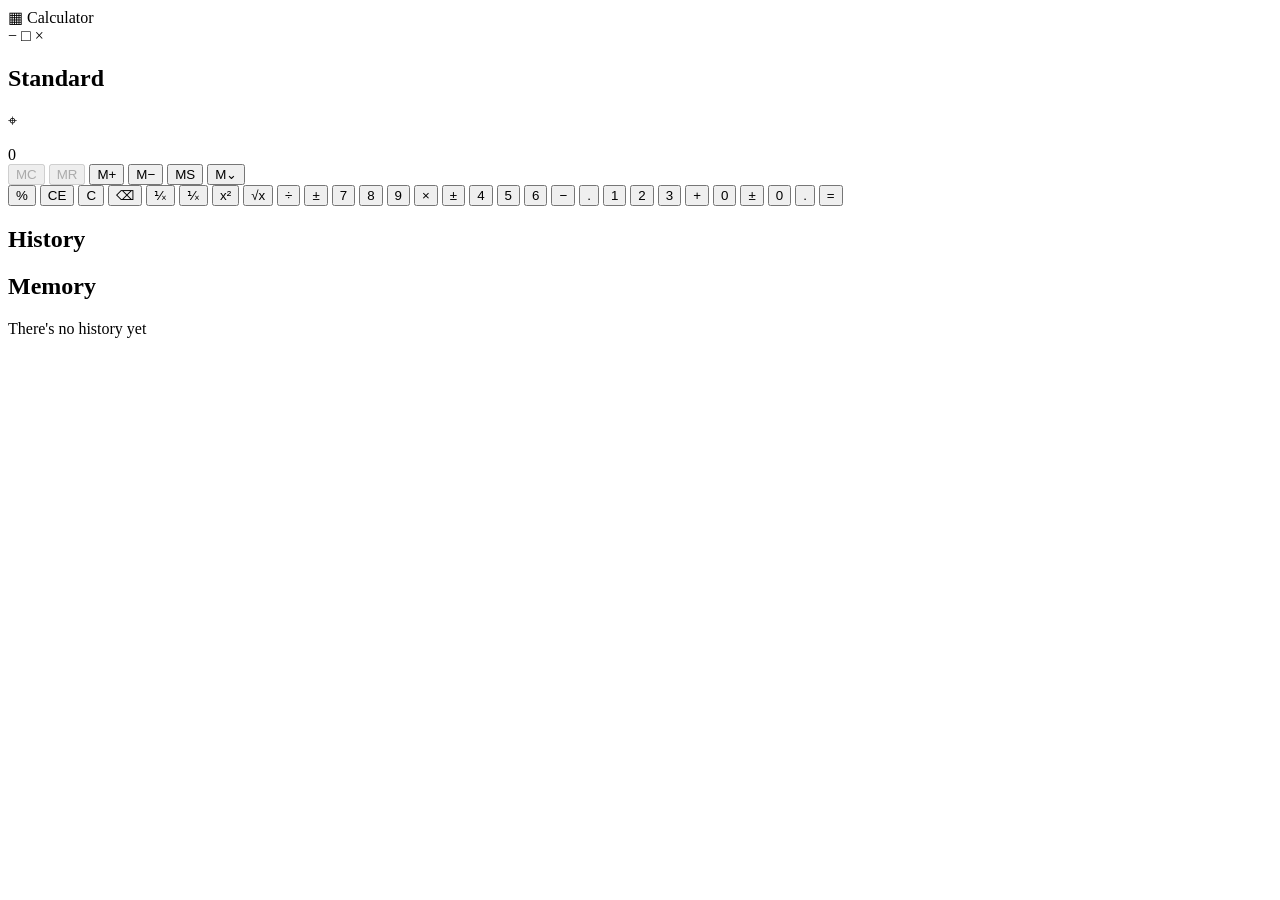
==== improved-versions/index.html @ b3a6a441 "Add refactored calculator HTML" ====
<!DOCTYPE html>
<html lang="en">
<head>
  <meta charset="UTF-8">
  <meta name="viewport" content="width=device-width, initial-scale=1.0">
  <meta name="description" content="A static Windows 10-style calculator interface built with semantic HTML and CSS.">
  <title>Windows Calculator UI</title>
  <link rel="stylesheet" href="style.css">
</head>
<body>
  <main class="calculator-window" aria-label="Windows-style calculator interface">
    <header class="title-bar">
      <div class="title-bar__title">
        <span class="title-bar__app-icon" aria-hidden="true">▦</span>
        <span>Calculator</span>
      </div>
      <div class="window-controls" aria-hidden="true">
        <span class="window-controls__button">−</span>
        <span class="window-controls__button">□</span>
        <span class="window-controls__button window-controls__button--close">×</span>
      </div>
    </header>

    <section class="calculator-main" aria-label="Calculator">
      <div class="toolbar">
        <div class="toolbar__menu" aria-hidden="true">
          <span></span><span></span><span></span>
        </div>
        <h1 class="toolbar__mode">Standard</h1>
        <span class="toolbar__pin" aria-hidden="true">⌖</span>
      </div>

      <section class="display" aria-label="Calculator display">
        <p class="display__expression" aria-hidden="true"></p>
        <output class="display__value" aria-label="Displayed value">0</output>
      </section>

      <section class="memory-keys" aria-label="Memory keys">
        <button class="memory-key" type="button" disabled>MC</button>
        <button class="memory-key" type="button" disabled>MR</button>
        <button class="memory-key" type="button">M+</button>
        <button class="memory-key" type="button">M−</button>
        <button class="memory-key" type="button">MS</button>
        <button class="memory-key memory-key--list" type="button">M⌄</button>
      </section>

      <section class="keypad" aria-label="Calculator keypad">
        <button class="key key--function" type="button">%</button>
        <button class="key key--function" type="button">CE</button>
        <button class="key key--function" type="button">C</button>
        <button class="key key--function" type="button" aria-label="Backspace">⌫</button>
        <button class="key key--function key--desktop-only" type="button">⅟ₓ</button>

        <button class="key key--function" type="button">⅟ₓ</button>
        <button class="key key--function" type="button">x²</button>
        <button class="key key--function" type="button">√x</button>
        <button class="key key--operator" type="button">÷</button>
        <button class="key key--function key--desktop-only" type="button">±</button>

        <button class="key key--number" type="button">7</button>
        <button class="key key--number" type="button">8</button>
        <button class="key key--number" type="button">9</button>
        <button class="key key--operator" type="button">×</button>
        <button class="key key--function key--desktop-only" type="button">±</button>

        <button class="key key--number" type="button">4</button>
        <button class="key key--number" type="button">5</button>
        <button class="key key--number" type="button">6</button>
        <button class="key key--operator" type="button">−</button>
        <button class="key key--function key--desktop-only" type="button">.</button>

        <button class="key key--number" type="button">1</button>
        <button class="key key--number" type="button">2</button>
        <button class="key key--number" type="button">3</button>
        <button class="key key--operator" type="button">+</button>
        <button class="key key--function key--desktop-only" type="button">0</button>

        <button class="key key--function key--sign" type="button">±</button>
        <button class="key key--number" type="button">0</button>
        <button class="key key--number" type="button">.</button>
        <button class="key key--equals" type="button">=</button>
        <span class="keypad__spacer" aria-hidden="true"></span>
      </section>
    </section>

    <aside class="history-panel" aria-label="History panel">
      <div class="history-panel__tabs">
        <h2 class="history-panel__tab history-panel__tab--active">History</h2>
        <h2 class="history-panel__tab">Memory</h2>
      </div>
      <p class="history-panel__empty">There's no history yet</p>
    </aside>
  </main>
</body>
</html>
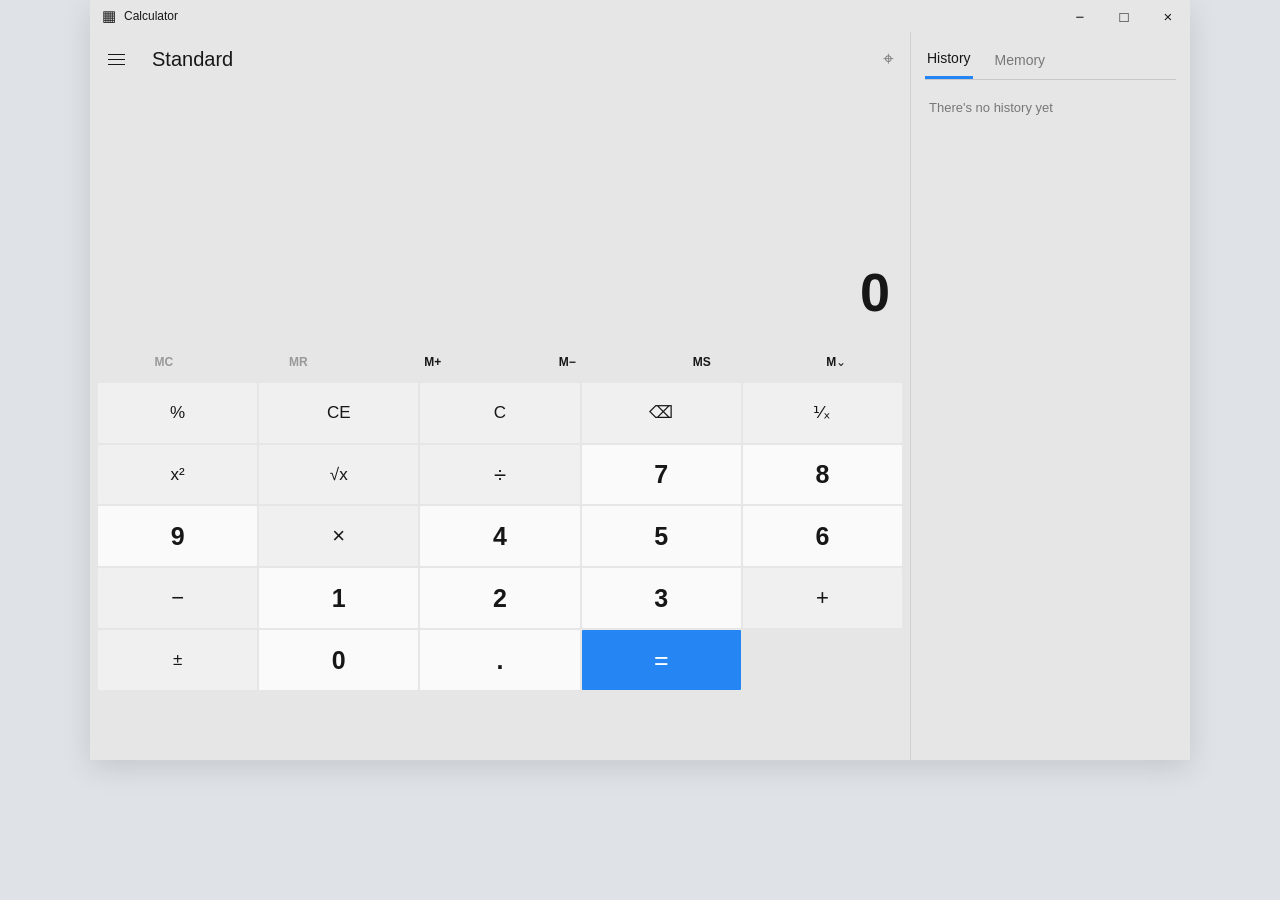
==== commit d2cf4bf4: "Refine calculator HTML structure" ====
--- a/improved-versions/index.html
+++ b/improved-versions/index.html
@@ -41,7 +41,7 @@
         <button class="memory-key" type="button">M+</button>
         <button class="memory-key" type="button">M−</button>
         <button class="memory-key" type="button">MS</button>
-        <button class="memory-key memory-key--list" type="button">M⌄</button>
+        <button class="memory-key" type="button">M⌄</button>
       </section>
 
       <section class="keypad" aria-label="Calculator keypad">
@@ -49,37 +49,31 @@
         <button class="key key--function" type="button">CE</button>
         <button class="key key--function" type="button">C</button>
         <button class="key key--function" type="button" aria-label="Backspace">⌫</button>
-        <button class="key key--function key--desktop-only" type="button">⅟ₓ</button>
 
         <button class="key key--function" type="button">⅟ₓ</button>
         <button class="key key--function" type="button">x²</button>
         <button class="key key--function" type="button">√x</button>
         <button class="key key--operator" type="button">÷</button>
-        <button class="key key--function key--desktop-only" type="button">±</button>
 
         <button class="key key--number" type="button">7</button>
         <button class="key key--number" type="button">8</button>
         <button class="key key--number" type="button">9</button>
         <button class="key key--operator" type="button">×</button>
-        <button class="key key--function key--desktop-only" type="button">±</button>
 
         <button class="key key--number" type="button">4</button>
         <button class="key key--number" type="button">5</button>
         <button class="key key--number" type="button">6</button>
         <button class="key key--operator" type="button">−</button>
-        <button class="key key--function key--desktop-only" type="button">.</button>
 
         <button class="key key--number" type="button">1</button>
         <button class="key key--number" type="button">2</button>
         <button class="key key--number" type="button">3</button>
         <button class="key key--operator" type="button">+</button>
-        <button class="key key--function key--desktop-only" type="button">0</button>
 
-        <button class="key key--function key--sign" type="button">±</button>
+        <button class="key key--function" type="button">±</button>
         <button class="key key--number" type="button">0</button>
         <button class="key key--number" type="button">.</button>
         <button class="key key--equals" type="button">=</button>
-        <span class="keypad__spacer" aria-hidden="true"></span>
       </section>
     </section>
 
--- a/improved-versions/style.css
+++ b/improved-versions/style.css
@@ -0,0 +1,362 @@
+:root {
+  color-scheme: light;
+  font-family: "Segoe UI", Tahoma, Geneva, Verdana, sans-serif;
+  font-synthesis: none;
+  text-rendering: optimizeLegibility;
+
+  --color-window: #e6e6e6;
+  --color-key: #fafafa;
+  --color-function: #f0f0f0;
+  --color-hover: #d1d1d1;
+  --color-text: #171717;
+  --color-muted: #777;
+  --color-accent: #2585f3;
+  --color-close: #e81123;
+
+  --title-bar-height: 32px;
+  --key-gap: 2px;
+}
+
+*,
+*::before,
+*::after {
+  box-sizing: border-box;
+}
+
+body {
+  min-width: 320px;
+  min-height: 100vh;
+  margin: 0;
+  color: var(--color-text);
+  background: #dfe3e8;
+}
+
+button {
+  font: inherit;
+}
+
+.calculator-window {
+  display: grid;
+  grid-template-columns: minmax(0, 1fr) 280px;
+  grid-template-rows: var(--title-bar-height) minmax(0, 1fr);
+  width: min(100%, 1100px);
+  min-height: 620px;
+  height: min(760px, 100vh);
+  margin: 0 auto;
+  overflow: hidden;
+  background: var(--color-window);
+  box-shadow: 0 8px 28px rgb(0 0 0 / 12%);
+}
+
+.title-bar {
+  grid-column: 1 / -1;
+  display: flex;
+  align-items: center;
+  justify-content: space-between;
+  padding-left: 12px;
+  background: var(--color-window);
+  font-size: 12px;
+}
+
+.title-bar__title {
+  display: flex;
+  align-items: center;
+  gap: 8px;
+}
+
+.title-bar__app-icon {
+  font-size: 15px;
+}
+
+.window-controls {
+  display: flex;
+  align-self: stretch;
+}
+
+.window-controls__button {
+  display: grid;
+  width: 44px;
+  place-items: center;
+  font-size: 15px;
+}
+
+.window-controls__button--close:hover {
+  color: #fff;
+  background: var(--color-close);
+}
+
+.calculator-main {
+  display: grid;
+  min-width: 0;
+  grid-template-rows: 54px minmax(150px, 1fr) 42px minmax(300px, 1.45fr);
+  padding: 0 8px 8px;
+}
+
+.toolbar {
+  display: flex;
+  align-items: center;
+  gap: 18px;
+}
+
+.toolbar__menu {
+  display: grid;
+  width: 36px;
+  height: 36px;
+  align-content: center;
+  justify-items: center;
+  gap: 4px;
+  border-radius: 3px;
+}
+
+.toolbar__menu span {
+  width: 17px;
+  height: 1px;
+  background: currentColor;
+}
+
+.toolbar__mode {
+  margin: 0;
+  font-size: 20px;
+  font-weight: 500;
+}
+
+.toolbar__pin {
+  margin-left: auto;
+  padding: 8px;
+  color: var(--color-muted);
+  font-size: 19px;
+}
+
+.display {
+  display: flex;
+  min-width: 0;
+  flex-direction: column;
+  align-items: flex-end;
+  justify-content: flex-end;
+  padding: 12px 12px 18px;
+  overflow: hidden;
+}
+
+.display__expression {
+  min-height: 20px;
+  margin: 0;
+  color: var(--color-muted);
+  font-size: 14px;
+}
+
+.display__value {
+  max-width: 100%;
+  overflow: hidden;
+  font-size: clamp(42px, 6vw, 54px);
+  font-weight: 600;
+  text-overflow: ellipsis;
+  white-space: nowrap;
+}
+
+.memory-keys {
+  display: grid;
+  grid-template-columns: repeat(6, minmax(0, 1fr));
+  align-items: center;
+  gap: 3px;
+}
+
+.memory-key {
+  min-width: 0;
+  height: 34px;
+  border: 0;
+  border-radius: 2px;
+  background: transparent;
+  color: var(--color-text);
+  font-size: 12px;
+  font-weight: 600;
+}
+
+.memory-key:hover:not(:disabled) {
+  background: var(--color-hover);
+}
+
+.memory-key:disabled {
+  color: #999;
+}
+
+.keypad {
+  display: grid;
+  min-height: 0;
+  grid-template-columns: repeat(5, minmax(0, 1fr));
+  grid-template-rows: repeat(6, minmax(0, 1fr));
+  gap: var(--key-gap);
+}
+
+.key {
+  display: grid;
+  min-width: 0;
+  min-height: 0;
+  place-items: center;
+  border: 1px solid transparent;
+  border-radius: 1px;
+  background: var(--color-function);
+  color: var(--color-text);
+  font-size: 19px;
+  cursor: default;
+}
+
+.key--number {
+  background: var(--color-key);
+  font-size: 25px;
+  font-weight: 600;
+}
+
+.key--operator {
+  background: var(--color-function);
+  font-size: 22px;
+}
+
+.key--function {
+  font-size: 17px;
+}
+
+.key--equals {
+  background: var(--color-accent);
+  color: #fff;
+  font-size: 25px;
+}
+
+.key--equals:hover {
+  background: #176fcf;
+}
+
+.key:not(.key--equals):hover {
+  background: var(--color-hover);
+}
+
+.keypad__spacer {
+  display: block;
+}
+
+.history-panel {
+  display: flex;
+  min-width: 0;
+  flex-direction: column;
+  padding: 18px 14px;
+  border-left: 1px solid #d0d0d0;
+}
+
+.history-panel__tabs {
+  display: flex;
+  align-items: center;
+  gap: 20px;
+  border-bottom: 1px solid #c9c9c9;
+}
+
+.history-panel__tab {
+  margin: 0;
+  padding: 0 2px 10px;
+  color: var(--color-muted);
+  font-size: 14px;
+  font-weight: 500;
+}
+
+.history-panel__tab--active {
+  border-bottom: 3px solid var(--color-accent);
+  color: var(--color-text);
+}
+
+.history-panel__empty {
+  margin: 20px 4px;
+  color: var(--color-muted);
+  font-size: 13px;
+}
+
+button:focus-visible {
+  outline: 2px solid var(--color-accent);
+  outline-offset: -3px;
+}
+
+@media (max-width: 760px) {
+  .calculator-window {
+    grid-template-columns: minmax(0, 1fr) 210px;
+  }
+
+  .calculator-main {
+    grid-template-rows: 50px minmax(130px, 1fr) 38px minmax(280px, 1.4fr);
+  }
+
+  .key--desktop-only,
+  .keypad__spacer {
+    display: none;
+  }
+
+  .keypad {
+    grid-template-columns: repeat(4, minmax(0, 1fr));
+    grid-template-rows: repeat(6, minmax(0, 1fr));
+  }
+
+  .key--sign {
+    grid-column: 1;
+    grid-row: 6;
+  }
+
+  .key--number:nth-of-type(17) {
+    grid-column: 2;
+    grid-row: 6;
+  }
+
+  .key--number:nth-of-type(18) {
+    grid-column: 3;
+    grid-row: 6;
+  }
+
+  .key--equals {
+    grid-column: 4;
+    grid-row: 6;
+  }
+}
+
+@media (max-width: 560px) {
+  body {
+    background: var(--color-window);
+  }
+
+  .calculator-window {
+    width: 100%;
+    height: 100vh;
+    min-height: 540px;
+    grid-template-columns: minmax(0, 1fr);
+  }
+
+  .history-panel {
+    display: none;
+  }
+
+  .calculator-main {
+    padding-inline: 5px;
+    grid-template-rows: 48px minmax(145px, 1fr) 38px minmax(300px, 1.5fr);
+  }
+
+  .display {
+    padding-right: 10px;
+  }
+
+  .key {
+    font-size: 17px;
+  }
+
+  .key--number {
+    font-size: 23px;
+  }
+}
+
+@media (max-height: 620px) and (min-width: 561px) {
+  .calculator-window {
+    min-height: 0;
+    height: 100vh;
+  }
+
+  .calculator-main {
+    grid-template-rows: 42px minmax(90px, 1fr) 34px minmax(220px, 1.5fr);
+  }
+
+  .display__value {
+    font-size: 40px;
+  }
+}
